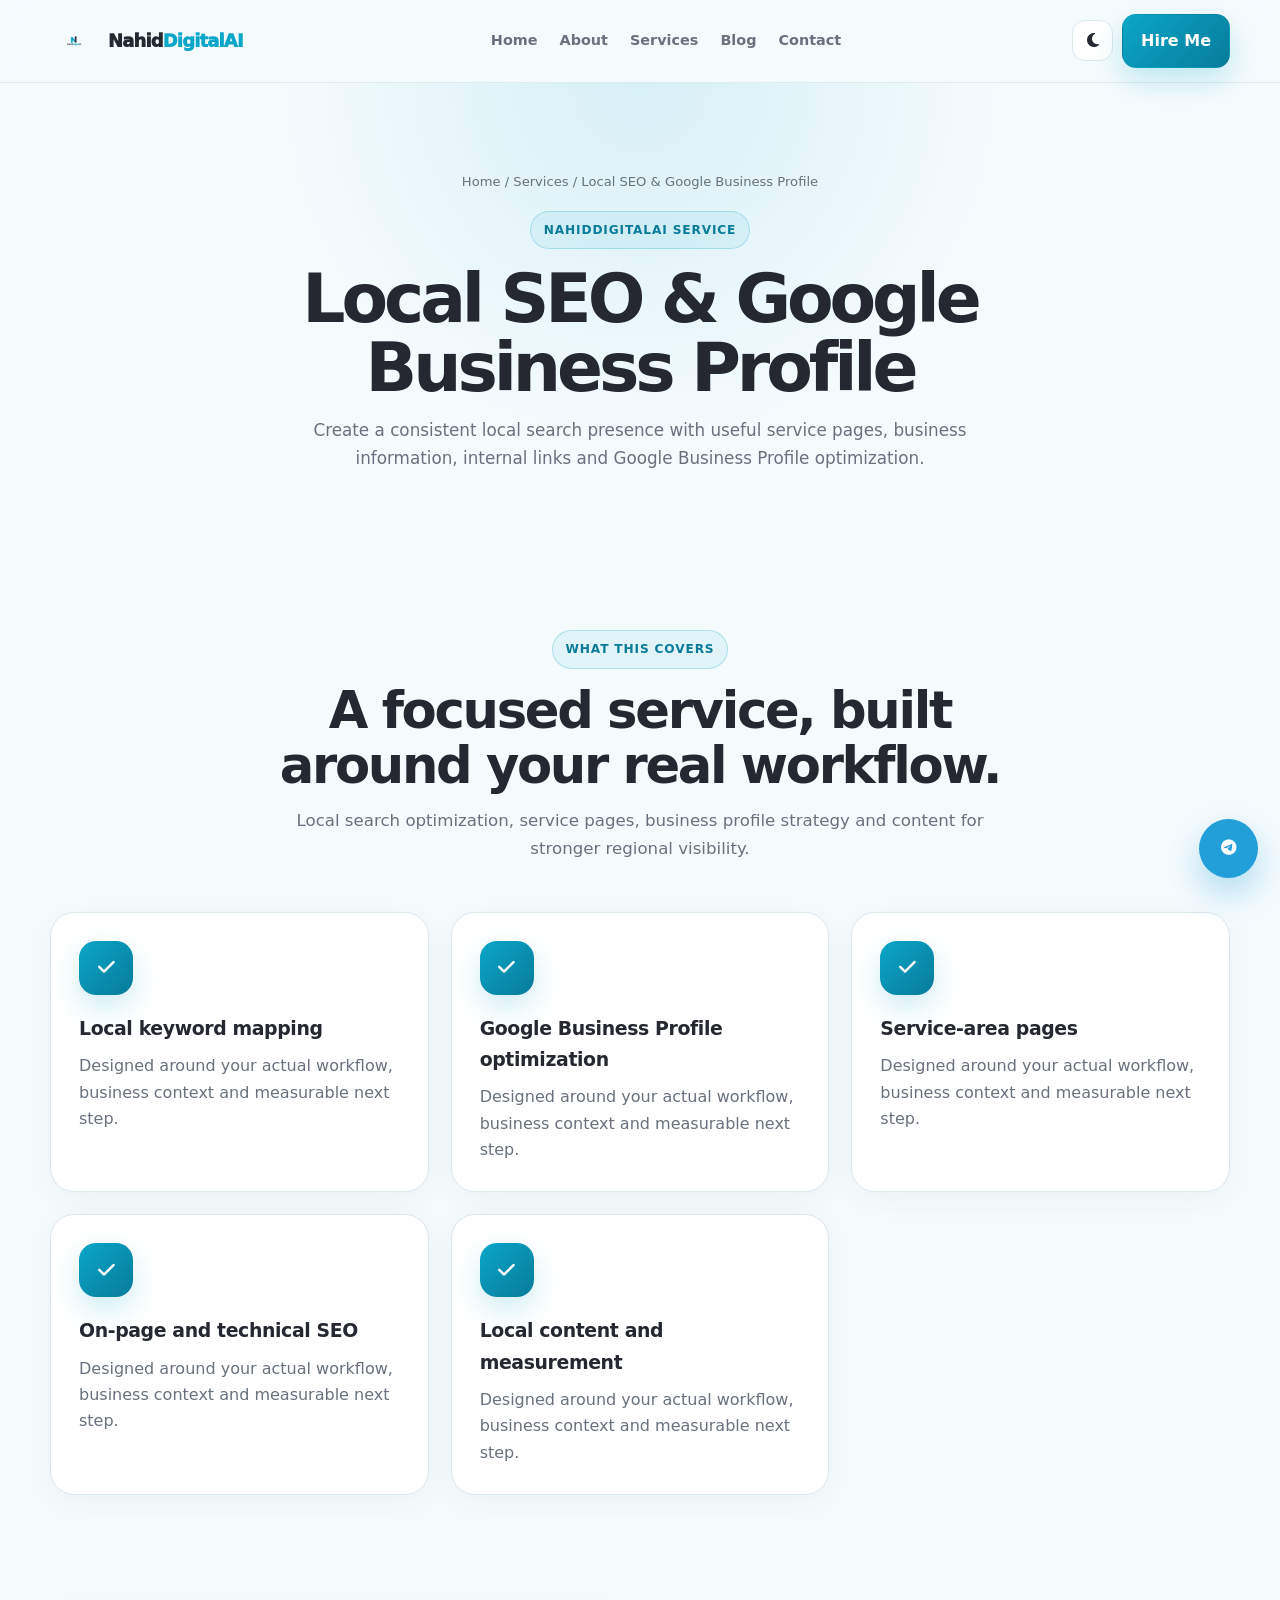
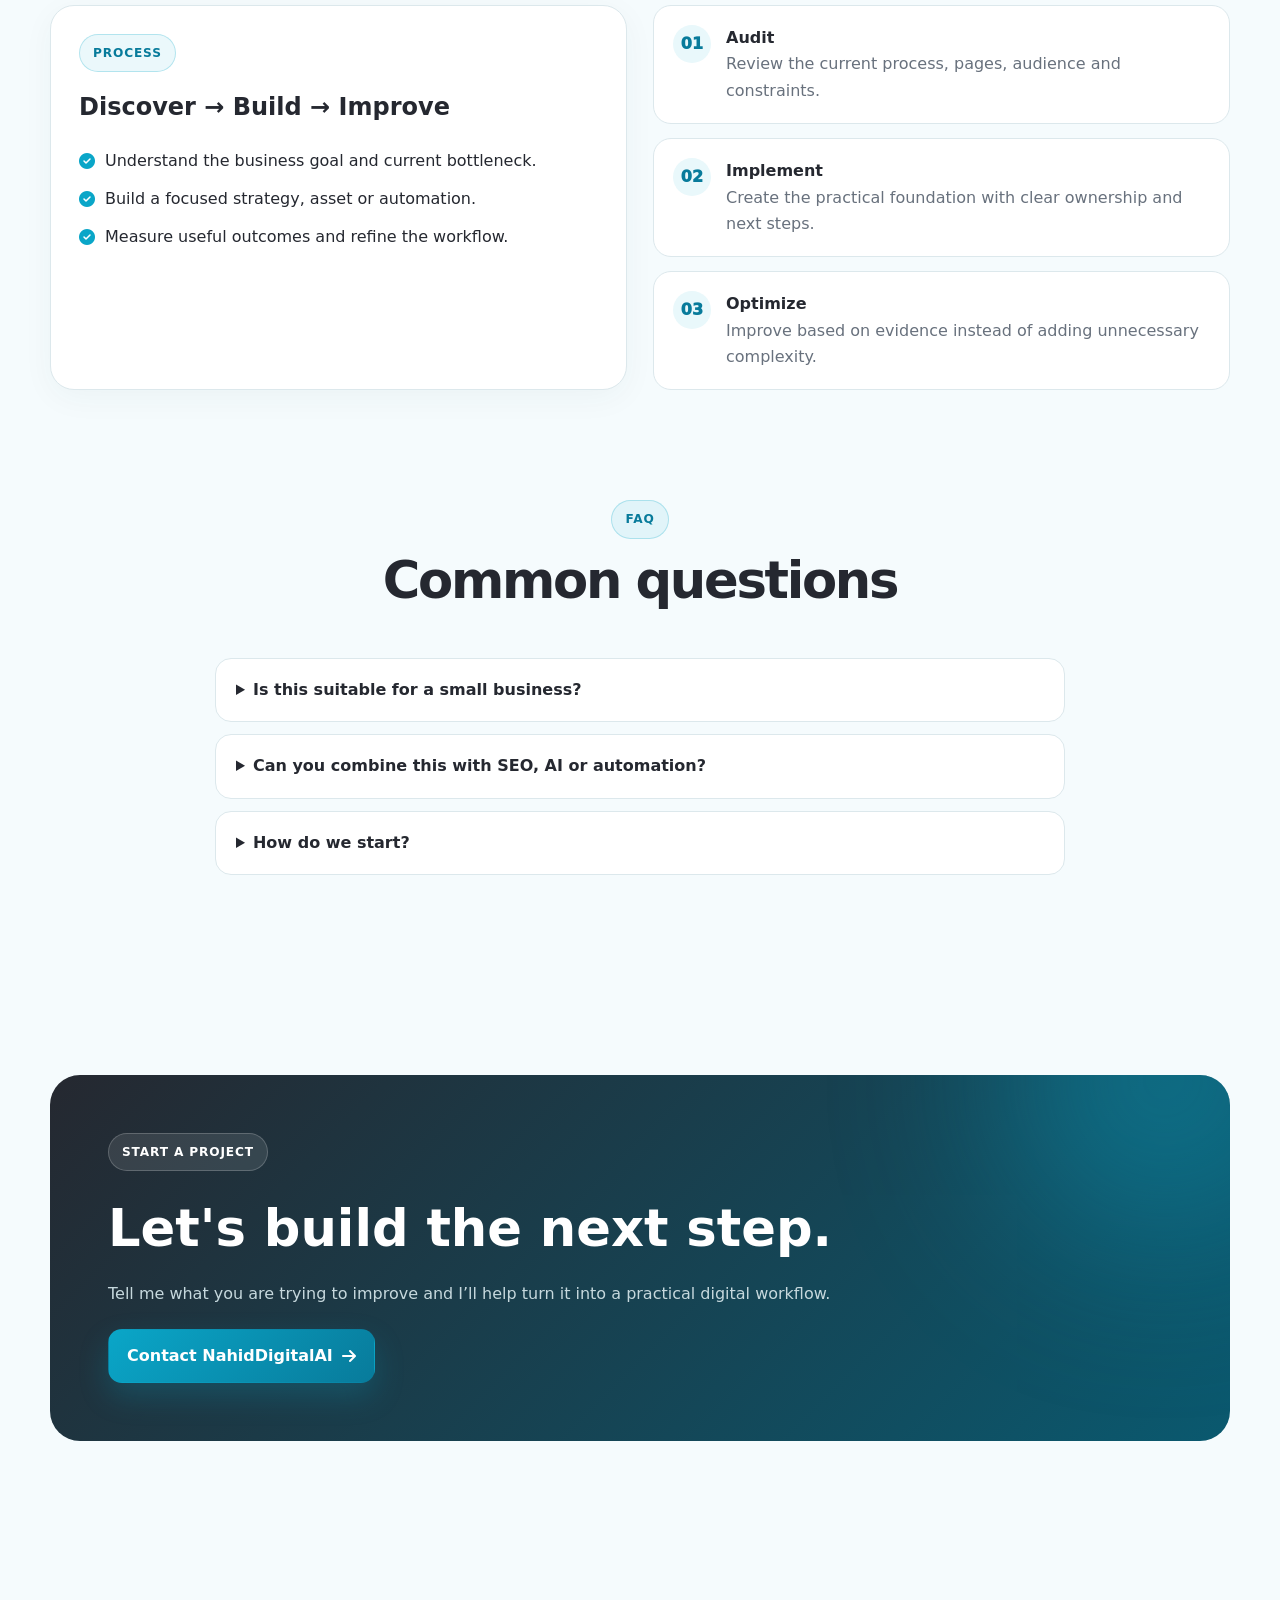
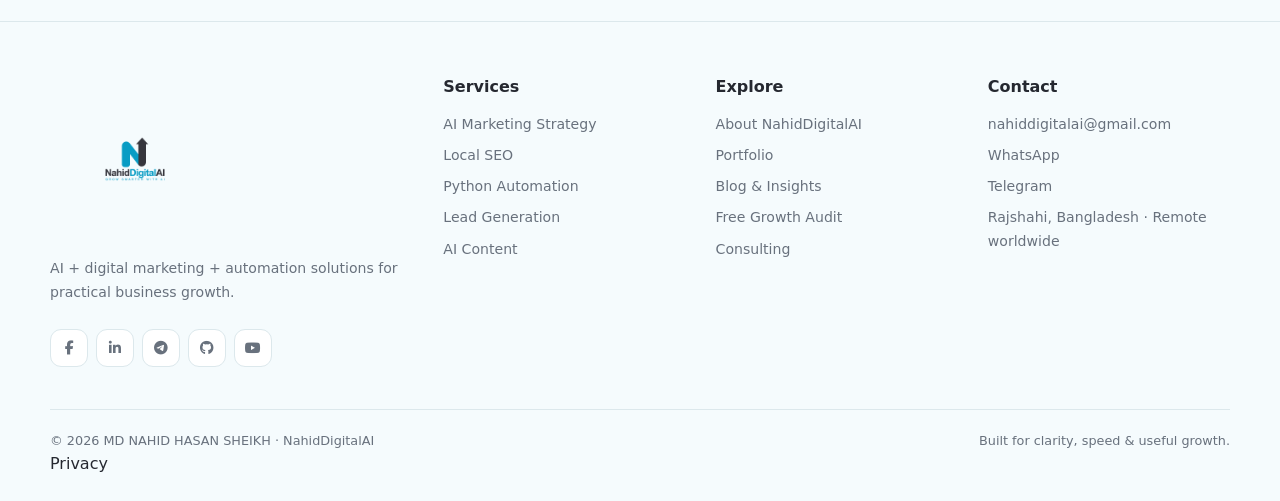
==== local-seo.html @ b3b64769 "Add files via upload" ====
<!doctype html>
<html lang="en" data-theme="light">
<head>
<meta charset="utf-8"><meta name="viewport" content="width=device-width,initial-scale=1">
<title>Local SEO &amp; Google Business Profile | NahidDigitalAI</title>
<meta name="description" content="Local search optimization, service pages, business profile strategy and content for stronger regional visibility.">
<meta name="author" content="MD NAHID HASAN SHEIKH">
<meta name="robots" content="index,follow,max-image-preview:large,max-snippet:-1">
<link rel="canonical" href="https://nahid-digital-ai.vercel.app/local-seo.html">
<meta property="og:type" content="website"><meta property="og:title" content="Local SEO &amp; Google Business Profile | NahidDigitalAI"><meta property="og:description" content="Local search optimization, service pages, business profile strategy and content for stronger regional visibility."><meta property="og:url" content="https://nahid-digital-ai.vercel.app/local-seo.html"><meta property="og:site_name" content="NahidDigitalAI">
<link rel="icon" href="assets/favicon.png"><link rel="manifest" href="site.webmanifest">
<link rel="stylesheet" href="assets/site.css">
<link rel="stylesheet" href="https://cdnjs.cloudflare.com/ajax/libs/font-awesome/6.6.0/css/all.min.css">
<script type="application/ld+json">{"@context": "https://schema.org", "@type": "Service", "name": "Local SEO & Google Business Profile", "provider": {"@type": "Person", "name": "MD Nahid Hasan Sheikh", "url": "https://nahid-digital-ai.vercel.app/"}, "areaServed": {"@type": "Country", "name": "Bangladesh"}, "description": "Local search optimization, service pages, business profile strategy and content for stronger regional visibility.", "url": "https://nahid-digital-ai.vercel.app/local-seo.html"}</script></head><header class="site-header"><div class="container nav"><a class="brand-lockup" href="index.html"><img class="brand-logo" src="assets/nahid-logo.png" alt="NahidDigitalAI logo"><span class="brand-word">Nahid<span>DigitalAI</span></span></a><nav class="nav-links" id="navLinks"><a class="" href="index.html">Home</a><a class="" href="ranking.html">About</a><a class="" href="index.html#services">Services</a><a class="" href="blog.html">Blog</a><a class="" href="index.html#contact">Contact</a></nav><div class="nav-actions"><button class="theme" id="themeToggle" aria-label="Toggle theme"><i class="fas fa-moon"></i></button><a class="btn btn-primary" href="index.html#contact">Hire Me</a><button class="menu-btn" id="menuBtn" aria-label="Menu"><i class="fas fa-bars"></i></button></div></div></header>
<main><section class="page-hero"><div class="container"><div class="breadcrumbs">Home / Services / Local SEO &amp; Google Business Profile</div><span class="eyebrow" style="margin-top:18px">NahidDigitalAI Service</span><h1>Local SEO &amp; Google Business Profile</h1><p>Create a consistent local search presence with useful service pages, business information, internal links and Google Business Profile optimization.</p></div></section>
<section class="section"><div class="container"><div class="section-head reveal"><span class="eyebrow">What this covers</span><h2>A focused service, built around your real workflow.</h2><p>Local search optimization, service pages, business profile strategy and content for stronger regional visibility.</p></div><div class="grid"><div class="card reveal"><div class="icon"><i class="fas fa-check"></i></div><h3>Local keyword mapping</h3><p>Designed around your actual workflow, business context and measurable next step.</p></div><div class="card reveal"><div class="icon"><i class="fas fa-check"></i></div><h3>Google Business Profile optimization</h3><p>Designed around your actual workflow, business context and measurable next step.</p></div><div class="card reveal"><div class="icon"><i class="fas fa-check"></i></div><h3>Service-area pages</h3><p>Designed around your actual workflow, business context and measurable next step.</p></div><div class="card reveal"><div class="icon"><i class="fas fa-check"></i></div><h3>On-page and technical SEO</h3><p>Designed around your actual workflow, business context and measurable next step.</p></div><div class="card reveal"><div class="icon"><i class="fas fa-check"></i></div><h3>Local content and measurement</h3><p>Designed around your actual workflow, business context and measurable next step.</p></div></div></div></section>
<section class="section" style="padding-top:10px"><div class="container split"><div class="card reveal"><span class="eyebrow">Process</span><h2 style="margin:16px 0">Discover → Build → Improve</h2><div class="checklist"><div class="check"><i class="fas fa-circle-check"></i><span>Understand the business goal and current bottleneck.</span></div><div class="check"><i class="fas fa-circle-check"></i><span>Build a focused strategy, asset or automation.</span></div><div class="check"><i class="fas fa-circle-check"></i><span>Measure useful outcomes and refine the workflow.</span></div></div></div><div class="process"><div class="step reveal"><span class="step-no">01</span><div><strong>Audit</strong><p class="muted">Review the current process, pages, audience and constraints.</p></div></div><div class="step reveal"><span class="step-no">02</span><div><strong>Implement</strong><p class="muted">Create the practical foundation with clear ownership and next steps.</p></div></div><div class="step reveal"><span class="step-no">03</span><div><strong>Optimize</strong><p class="muted">Improve based on evidence instead of adding unnecessary complexity.</p></div></div></div></div></section>
<section class="section" style="padding-top:10px"><div class="container"><div class="section-head reveal"><span class="eyebrow">FAQ</span><h2>Common questions</h2></div><div class="faq">
<details><summary>Is this suitable for a small business?</summary><p class="muted">Yes. The scope can start with one focused workflow or page and expand when the process proves useful.</p></details>
<details><summary>Can you combine this with SEO, AI or automation?</summary><p class="muted">Yes. The services are designed to connect when a business needs a broader growth workflow.</p></details>
<details><summary>How do we start?</summary><p class="muted">Send your goal, current website/profile and the main problem you want to solve. I can suggest a practical first step.</p></details>
</div></div></section><section class="section"><div class="container"><div class="cta reveal"><span class="eyebrow" style="background:rgba(255,255,255,.10);border-color:rgba(255,255,255,.2);color:#fff">Start a project</span><h2 style="font-size:clamp(2rem,4vw,3.2rem);margin-top:15px">Let's build the next step.</h2><p>Tell me what you are trying to improve and I’ll help turn it into a practical digital workflow.</p><a class="btn btn-primary" href="index.html#contact">Contact NahidDigitalAI <i class="fas fa-arrow-right"></i></a></div></div></section></main><footer class="site-footer"><div class="container"><div class="footer-grid">
<div><img class="footer-logo" src="assets/nahid-logo.png" alt="NahidDigitalAI"><p>AI + digital marketing + automation solutions for practical business growth.</p><div class="socials">
<a href="https://facebook.com/NahidDigitalAI" target="_blank" rel="noopener" aria-label="Facebook"><i class="fab fa-facebook-f"></i></a>
<a href="https://linkedin.com/in/NahidDigitalAI" target="_blank" rel="noopener" aria-label="LinkedIn"><i class="fab fa-linkedin-in"></i></a>
<a href="https://t.me/NahidDigitalAI" target="_blank" rel="noopener" aria-label="Telegram"><i class="fab fa-telegram-plane"></i></a>
<a href="https://github.com/NahidDigitalAI" target="_blank" rel="noopener" aria-label="GitHub"><i class="fab fa-github"></i></a>
<a href="https://youtube.com/@NahidDigitalAI" target="_blank" rel="noopener" aria-label="YouTube"><i class="fab fa-youtube"></i></a>
</div></div>
<div><h4>Services</h4><a href="ai-strategy.html">AI Marketing Strategy</a><a href="local-seo.html">Local SEO</a><a href="automation.html">Python Automation</a><a href="lead-generation.html">Lead Generation</a><a href="content-solutions.html">AI Content</a></div>
<div><h4>Explore</h4><a href="ranking.html">About NahidDigitalAI</a><a href="portfolio.html">Portfolio</a><a href="blog.html">Blog & Insights</a><a href="free-audit.html">Free Growth Audit</a><a href="consulting.html">Consulting</a></div>
<div><h4>Contact</h4><a href="mailto:nahiddigitalai@gmail.com">nahiddigitalai@gmail.com</a><a href="https://wa.me/8801757925193" target="_blank" rel="noopener">WhatsApp</a><a href="https://t.me/NahidDigitalAI" target="_blank" rel="noopener">Telegram</a><p>Rajshahi, Bangladesh · Remote worldwide</p></div>
</div><div class="footer-bottom"><span>© 2026 MD NAHID HASAN SHEIKH · NahidDigitalAI</span><span>Built for clarity, speed & useful growth.</span></div><a href="privacy.html">Privacy</a></div></footer>
<button class="to-top" id="toTop" aria-label="Back to top"><i class="fas fa-arrow-up"></i></button>
<button class="tg-fab" id="tgFab" aria-label="Message on Telegram"><i class="fab fa-telegram-plane"></i></button>
<div class="tg-panel" id="tgPanel"><div class="tg-head"><div><strong>NahidDigitalAI</strong><small>Telegram contact · usually replies quickly</small></div><button class="tg-close" id="tgClose" aria-label="Close"><i class="fas fa-times"></i></button></div><div class="tg-body"><div class="tg-welcome">Hi! Tell me what you want to improve—AI, SEO, ads, automation or content.</div><form id="tgQuickForm"><div class="field"><label>Name</label><input id="tgQuickName" required placeholder="Your name"></div><div class="field"><label>Email</label><input id="tgQuickEmail" type="email" placeholder="you@example.com"></div><div class="field"><label>Message</label><textarea id="tgQuickMessage" required placeholder="How can I help?"></textarea></div><button class="btn btn-primary" id="tgQuickSend" type="submit">Send on Telegram <i class="fab fa-telegram-plane"></i></button><div class="tg-status" id="tgQuickStatus"></div></form></div></div>
<script src="assets/blog-data.js"></script><script src="assets/site.js" defer></script></body></html>
---- assets/site.css ----
:root{
  --bg:#f5fbfd;--surface:#ffffff;--surface2:#e9f8fb;--text:#252830;--muted:#68717d;
  --line:#dce8ec;--brand:#0aa6c8;--brand2:#087b9b;--ink:#30323a;--accent:#18b6d8;
  --shadow:0 22px 70px rgba(18,61,75,.11);--radius:24px;--max:1180px;
}
[data-theme="dark"]{
  --bg:#071217;--surface:#0d1a20;--surface2:#10262e;--text:#f3f9fb;--muted:#a8bbc2;
  --line:#1c333c;--ink:#e6eef1;--shadow:0 25px 80px rgba(0,0,0,.38);
}
*{box-sizing:border-box;margin:0;padding:0}
html{scroll-behavior:smooth}
body{font-family:Inter,ui-sans-serif,system-ui,-apple-system,"Segoe UI",sans-serif;background:var(--bg);color:var(--text);line-height:1.65;overflow-x:hidden}
a{color:inherit;text-decoration:none}img{max-width:100%;display:block}
button,input,textarea,select{font:inherit}button{cursor:pointer}
::selection{background:var(--brand);color:#fff}
.container{width:min(var(--max),calc(100% - 40px));margin:auto}
.section{padding:100px 0}
.section-head{max-width:760px;margin:0 auto 50px;text-align:center}
.section-head h2{font-size:clamp(2rem,4vw,3.4rem);line-height:1.08;letter-spacing:-.045em;margin:14px 0}
.section-head p{color:var(--muted);font-size:1.04rem}
.eyebrow{display:inline-flex;align-items:center;gap:8px;padding:8px 13px;border:1px solid rgba(10,166,200,.25);background:rgba(10,166,200,.08);border-radius:999px;color:var(--brand2);font-size:.76rem;font-weight:900;letter-spacing:.07em;text-transform:uppercase}
[data-theme="dark"] .eyebrow{color:#56d5ef}
.muted{color:var(--muted)}
.grid{display:grid;grid-template-columns:repeat(3,1fr);gap:22px}
.card{position:relative;overflow:hidden;background:var(--surface);border:1px solid var(--line);border-radius:var(--radius);padding:28px;box-shadow:0 8px 32px rgba(22,63,76,.045);transition:.35s ease}
.card:before{content:"";position:absolute;inset:-40%;background:linear-gradient(110deg,transparent 42%,rgba(10,166,200,.10),transparent 58%);transform:translateX(-55%) rotate(8deg);transition:.7s}
.card:hover{transform:translateY(-7px);border-color:rgba(10,166,200,.34);box-shadow:var(--shadow)}
.card:hover:before{transform:translateX(55%) rotate(8deg)}
.card>*{position:relative;z-index:1}
.icon{width:54px;height:54px;display:grid;place-items:center;border-radius:17px;background:linear-gradient(135deg,var(--brand),var(--brand2));color:#fff;font-size:1.2rem;margin-bottom:18px;box-shadow:0 12px 28px rgba(10,166,200,.20)}
.card h3{font-size:1.18rem;margin-bottom:9px;letter-spacing:-.02em}.card p{color:var(--muted)}
.link{display:inline-flex;align-items:center;gap:8px;margin-top:18px;color:var(--brand2);font-weight:900}
[data-theme="dark"] .link{color:#55d6ef}

.site-header{position:sticky;top:0;z-index:1000;background:color-mix(in srgb,var(--bg) 82%,transparent);backdrop-filter:blur(18px);border-bottom:1px solid color-mix(in srgb,var(--line) 80%,transparent)}
.nav{height:82px;display:flex;align-items:center;gap:22px}
.brand-lockup{display:flex;align-items:center;gap:10px;min-width:210px}.brand-logo{width:48px;height:40px;object-fit:contain}.brand-word{font-weight:950;font-size:1.12rem;letter-spacing:-.045em}.brand-word span{color:var(--brand)}
.nav-links{display:flex;align-items:center;justify-content:center;gap:22px;flex:1}.nav-links a{font-size:.9rem;color:var(--muted);font-weight:800;transition:.2s}.nav-links a:hover,.nav-links a.active{color:var(--text)}
.nav-actions{display:flex;align-items:center;gap:9px}.theme{width:41px;height:41px;border:1px solid var(--line);background:var(--surface);color:var(--text);border-radius:13px}
.menu-btn{display:none;width:42px;height:42px;border:1px solid var(--line);background:var(--surface);color:var(--text);border-radius:13px}
.btn{display:inline-flex;align-items:center;justify-content:center;gap:9px;padding:13px 18px;border-radius:14px;border:1px solid transparent;font-weight:900;transition:.25s}
.btn-primary{background:linear-gradient(135deg,var(--brand),var(--brand2));color:#fff;box-shadow:0 13px 30px rgba(10,166,200,.23)}
.btn-primary:hover{transform:translateY(-2px);box-shadow:0 18px 38px rgba(10,166,200,.31)}
.btn-ghost{border-color:var(--line);background:var(--surface);color:var(--text)}.btn-ghost:hover{border-color:rgba(10,166,200,.35)}

.hero{padding:92px 0 78px;position:relative;isolation:isolate}.hero:before,.hero:after{content:"";position:absolute;border-radius:50%;filter:blur(80px);opacity:.18;z-index:-1}
.hero:before{width:420px;height:420px;background:#0aa6c8;left:-190px;top:-80px}.hero:after{width:360px;height:360px;background:#30323a;right:-160px;bottom:-110px}
.hero-grid{display:grid;grid-template-columns:1.08fr .92fr;gap:70px;align-items:center}
.hero h1{font-size:clamp(2.8rem,6.3vw,6rem);line-height:.98;letter-spacing:-.07em;margin:18px 0}
.gradient{background:linear-gradient(135deg,var(--brand),#39cde9);-webkit-background-clip:text;background-clip:text;color:transparent}
.hero-lead{font-size:1.13rem;color:var(--muted);max-width:700px}.hero-actions{display:flex;gap:12px;flex-wrap:wrap;margin:28px 0}
.trust-row{display:flex;gap:18px;flex-wrap:wrap;color:var(--muted);font-size:.86rem}.trust-row span{display:flex;gap:7px;align-items:center}.trust-row i{color:var(--brand)}
.hero-visual{position:relative}.profile-card{padding:14px;border:1px solid var(--line);background:var(--surface);border-radius:32px;box-shadow:var(--shadow);animation:heroFloat 6s ease-in-out infinite}
.profile-art{min-height:490px;border-radius:24px;background:radial-gradient(circle at 50% 30%,rgba(10,166,200,.18),transparent 40%),linear-gradient(145deg,var(--surface2),var(--surface));display:grid;place-items:center;overflow:hidden}
.profile-art img{width:82%;height:auto;object-fit:contain;filter:drop-shadow(0 22px 35px rgba(10,166,200,.16))}
.float-chip{position:absolute;padding:11px 14px;border-radius:15px;background:var(--surface);border:1px solid var(--line);box-shadow:var(--shadow);font-size:.79rem;font-weight:900}.chip-1{top:8%;left:-34px}.chip-2{right:-34px;bottom:16%}.chip-3{left:8%;bottom:-18px}
.typing{min-height:30px;font-weight:900;color:var(--brand2)}[data-theme="dark"] .typing{color:#55d6ef}.cursor{display:inline-block;width:2px;height:1em;background:currentColor;margin-left:3px;vertical-align:-2px;animation:blink .8s step-end infinite}

.stats{display:grid;grid-template-columns:repeat(4,1fr);gap:15px}.stat{padding:22px;text-align:center;border:1px solid var(--line);background:var(--surface);border-radius:18px}.stat strong{display:block;font-size:1.55rem}.stat span{display:block;color:var(--muted);font-size:.82rem;margin-top:4px}
.split{display:grid;grid-template-columns:1fr 1fr;gap:26px}.checklist{display:grid;gap:12px;margin-top:20px}.check{display:flex;gap:10px}.check i{color:var(--brand);margin-top:5px}.process{display:grid;gap:14px}.step{display:flex;gap:15px;padding:19px;border:1px solid var(--line);background:var(--surface);border-radius:18px}.step-no{min-width:38px;height:38px;border-radius:50%;display:grid;place-items:center;background:var(--surface2);color:var(--brand2);font-weight:950}
.cta{padding:58px;border-radius:30px;background:linear-gradient(135deg,#252830,#0a596f);color:#fff;position:relative;overflow:hidden}.cta:after{content:"";position:absolute;width:330px;height:330px;border-radius:50%;background:#0aa6c8;filter:blur(90px);right:-100px;top:-160px;opacity:.4}.cta>*{position:relative;z-index:1}.cta p{color:#c6d8dd;margin:10px 0 22px}
.page-hero{padding:88px 0 58px;text-align:center;background:radial-gradient(circle at 50% 0,rgba(10,166,200,.13),transparent 48%)}.page-hero h1{font-size:clamp(2.5rem,5.3vw,4.8rem);line-height:1.02;letter-spacing:-.06em;margin:15px auto;max-width:930px}.page-hero p{max-width:760px;margin:auto;color:var(--muted);font-size:1.05rem}.breadcrumbs{font-size:.82rem;color:var(--muted)}
.article{max-width:850px;margin:auto}.article h2{font-size:1.7rem;margin:34px 0 10px}.article p,.article li{color:var(--muted);font-size:1.04rem}.article ul{padding-left:22px;margin:15px 0}
.feature-image{width:100%;max-height:430px;object-fit:cover;border-radius:20px;border:1px solid var(--line);margin:22px 0}.blog-meta{display:flex;flex-wrap:wrap;gap:9px;color:var(--muted);font-size:.79rem;margin-bottom:13px}.blog-card h3{min-height:55px}
.blog-tools{display:flex;gap:12px;flex-wrap:wrap;margin:0 auto 30px;max-width:920px}.search-box{flex:1;min-width:230px}.search-box input,.select{width:100%;padding:13px 15px;border:1px solid var(--line);border-radius:13px;background:var(--surface);color:var(--text);outline:none}.search-box input:focus,.select:focus{border-color:var(--brand)}
.post-content p{margin:0 0 15px}.post-content h2{color:var(--text);margin:28px 0 10px}.post-content ul{margin-bottom:18px}

.contact-grid{display:grid;grid-template-columns:.82fr 1.18fr;gap:24px}.contact-card{padding:30px;border:1px solid var(--line);border-radius:22px;background:var(--surface)}.contact-list{display:grid;gap:15px;margin-top:20px}.contact-item{display:flex;gap:12px}.contact-item i{color:var(--brand);margin-top:5px}
.form-grid{display:grid;grid-template-columns:1fr 1fr;gap:14px}.field{display:grid;gap:7px;margin-bottom:14px}.field label{font-size:.8rem;font-weight:900}.field input,.field textarea,.field select{width:100%;padding:13px 14px;border:1px solid var(--line);background:var(--bg);color:var(--text);border-radius:12px;outline:none}.field textarea{min-height:150px;resize:vertical}.field input:focus,.field textarea:focus,.field select:focus{border-color:var(--brand);box-shadow:0 0 0 4px rgba(10,166,200,.09)}.form-status{margin-top:10px;font-size:.83rem;color:var(--muted)}

.faq{display:grid;gap:12px;max-width:850px;margin:auto}.faq details{background:var(--surface);border:1px solid var(--line);border-radius:16px;padding:18px 20px}.faq summary{font-weight:900;cursor:pointer}
.site-footer{margin-top:80px;padding:52px 0 24px;border-top:1px solid var(--line)}.footer-grid{display:grid;grid-template-columns:1.5fr 1fr 1fr 1fr;gap:30px}.footer-logo{width:170px;margin-bottom:13px}.footer-grid h4{margin-bottom:12px}.footer-grid a,.footer-grid p{display:block;color:var(--muted);font-size:.88rem;margin:8px 0}.socials{display:flex;gap:8px;margin-top:17px}.socials a{width:38px;height:38px;display:grid;place-items:center;border:1px solid var(--line);border-radius:11px;background:var(--surface);transition:.2s}.socials a:hover{border-color:var(--brand);color:var(--brand);transform:translateY(-2px)}.footer-bottom{display:flex;justify-content:space-between;gap:20px;margin-top:34px;padding-top:20px;border-top:1px solid var(--line);color:var(--muted);font-size:.8rem}

.tg-fab{position:fixed;right:22px;bottom:22px;width:59px;height:59px;border:0;border-radius:50%;background:#229ed9;color:#fff;z-index:1100;box-shadow:0 15px 35px rgba(34,158,217,.35);animation:tgPulse 2.6s infinite}.tg-fab:hover{transform:scale(1.05)}
.tg-panel{position:fixed;right:22px;bottom:94px;width:min(380px,calc(100vw - 30px));background:var(--surface);border:1px solid var(--line);border-radius:22px;box-shadow:var(--shadow);z-index:1099;overflow:hidden;display:none}.tg-panel.open{display:block;animation:pop .25s ease}.tg-head{padding:17px 18px;background:linear-gradient(135deg,#229ed9,#1377a3);color:#fff;display:flex;justify-content:space-between;align-items:center}.tg-head small{display:block;opacity:.82}.tg-close{border:0;background:transparent;color:#fff;font-size:1.1rem}.tg-body{padding:18px}.tg-welcome{padding:12px 14px;background:var(--surface2);border-radius:14px;margin-bottom:14px;font-size:.9rem}.tg-status{font-size:.82rem;margin-top:10px;color:var(--muted)}
.to-top{position:fixed;right:22px;bottom:94px;width:43px;height:43px;border:1px solid var(--line);background:var(--surface);color:var(--text);border-radius:12px;display:none;z-index:1050}.to-top.show{display:block}

.admin-wrap{max-width:1100px;margin:auto}.admin-top{display:flex;justify-content:space-between;gap:16px;align-items:center;margin-bottom:25px}.admin-card{background:var(--surface);border:1px solid var(--line);border-radius:20px;padding:24px}.admin-grid{display:grid;grid-template-columns:.9fr 1.1fr;gap:20px}.post-row{display:grid;grid-template-columns:1fr auto;gap:10px;align-items:center;padding:13px 0;border-bottom:1px solid var(--line)}.post-row:last-child{border-bottom:0}.post-row small{display:block;color:var(--muted)}.admin-actions{display:flex;gap:8px;flex-wrap:wrap}.danger{background:#fff1f2!important;color:#be123c!important;border-color:#fecdd3!important}.notice{padding:13px 15px;background:#fff9e8;border:1px solid #f5df9a;color:#7a5b08;border-radius:13px;font-size:.84rem;margin-bottom:18px}.preview-box{padding:18px;border:1px dashed var(--line);border-radius:15px;background:var(--bg);min-height:140px}.admin-lock{max-width:450px;margin:60px auto}

.reveal{opacity:0;transform:translateY(20px);transition:opacity .7s ease,transform .7s ease}.reveal.visible{opacity:1;transform:none}
@keyframes heroFloat{50%{transform:translateY(-9px) rotate(.7deg)}}@keyframes tgPulse{50%{box-shadow:0 0 0 13px rgba(34,158,217,.10),0 15px 35px rgba(34,158,217,.35)}}@keyframes pop{from{opacity:0;transform:translateY(12px) scale(.98)}to{opacity:1;transform:none}}@keyframes blink{50%{opacity:0}}
@media(max-width:980px){.nav-links{display:none;position:absolute;top:82px;left:0;right:0;padding:16px 20px;background:var(--surface);border-bottom:1px solid var(--line);flex-direction:column;align-items:flex-start}.nav-links.open{display:flex}.menu-btn{display:block}.nav-actions .btn{display:none}.hero-grid,.split,.contact-grid,.admin-grid{grid-template-columns:1fr}.grid{grid-template-columns:repeat(2,1fr)}.stats{grid-template-columns:repeat(2,1fr)}.footer-grid{grid-template-columns:1fr 1fr}}
@media(max-width:620px){.container{width:min(var(--max),calc(100% - 26px))}.section{padding:72px 0}.hero{padding:60px 0}.hero h1{font-size:3rem}.hero-actions .btn{width:100%}.grid,.stats,.form-grid,.footer-grid{grid-template-columns:1fr}.profile-art{min-height:360px}.float-chip{display:none}.page-hero{padding:62px 0 44px}.cta{padding:35px 24px}.footer-bottom{flex-direction:column}.tg-fab{right:14px;bottom:14px}.tg-panel{right:14px;bottom:82px}.brand-lockup{min-width:auto}.brand-logo{width:43px}}
@media(prefers-reduced-motion:reduce){*,*:before,*:after{scroll-behavior:auto!important;animation:none!important;transition:none!important}.reveal{opacity:1;transform:none}}
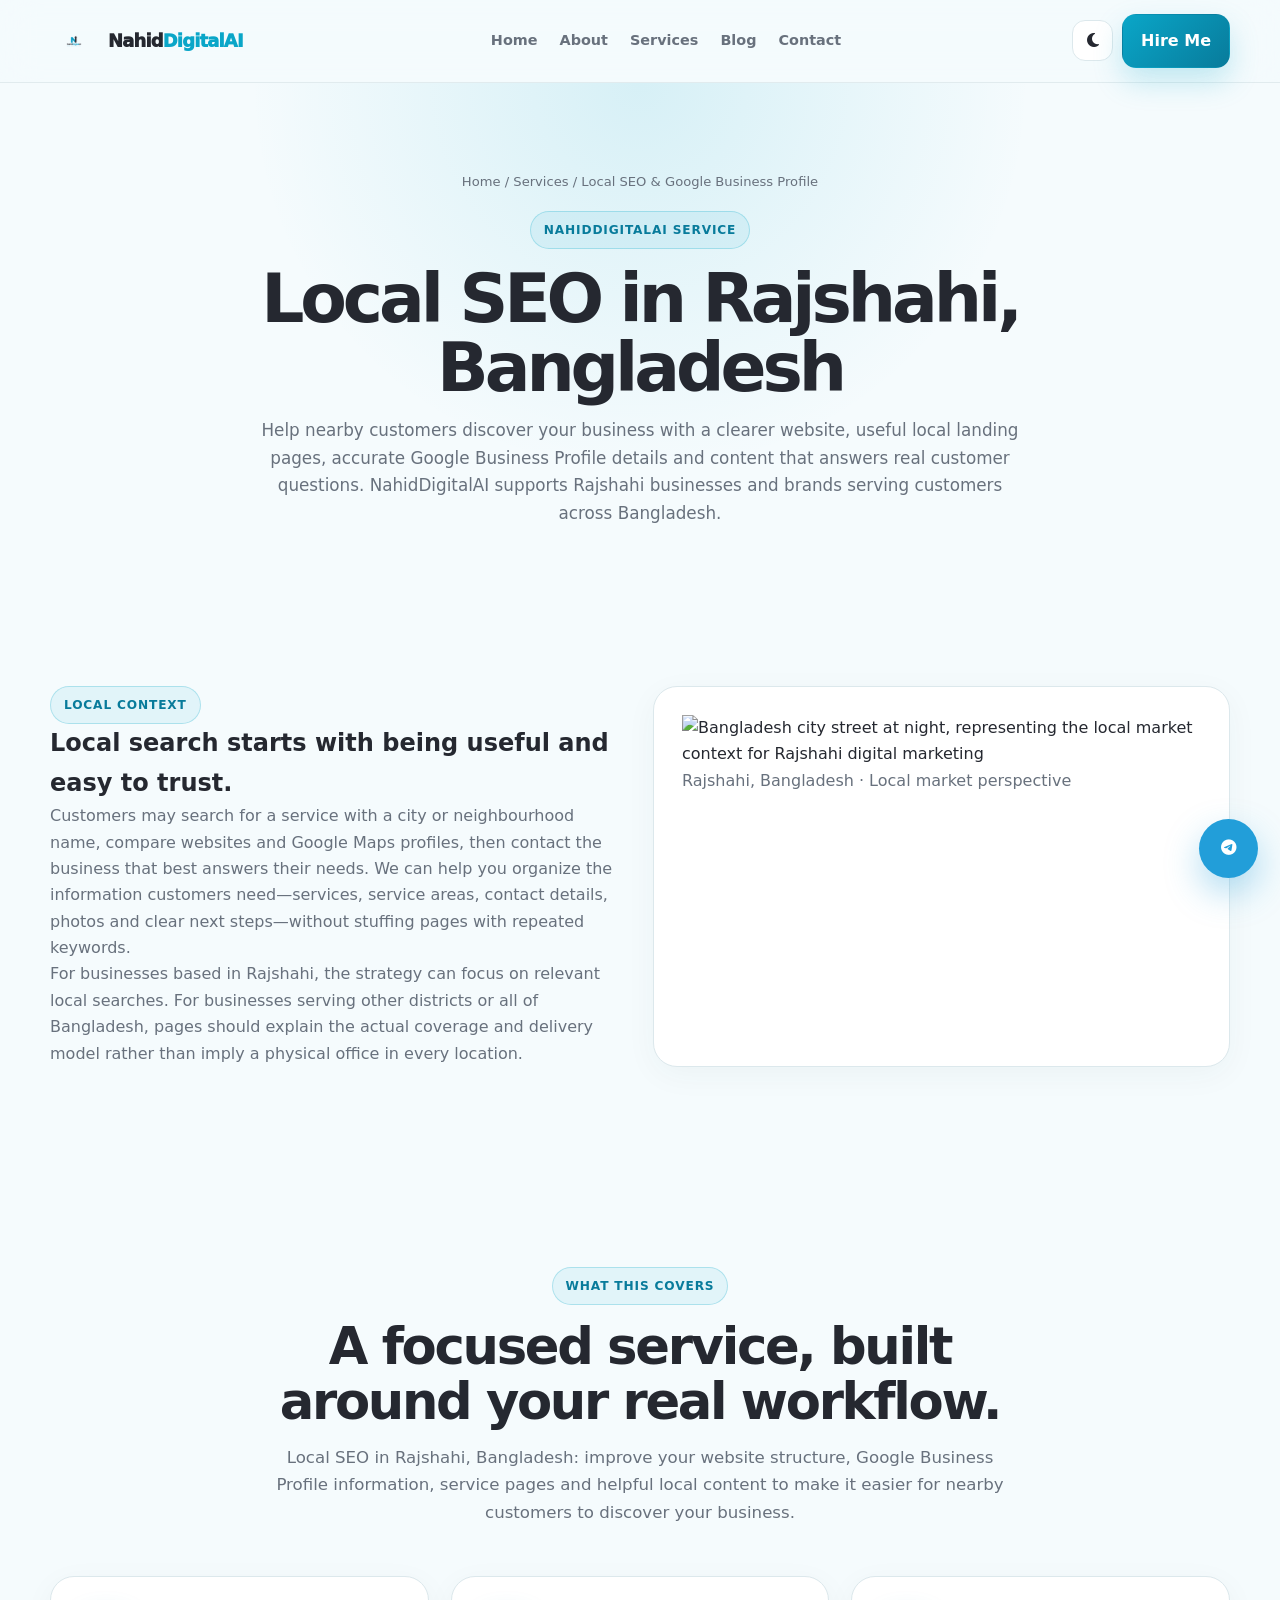
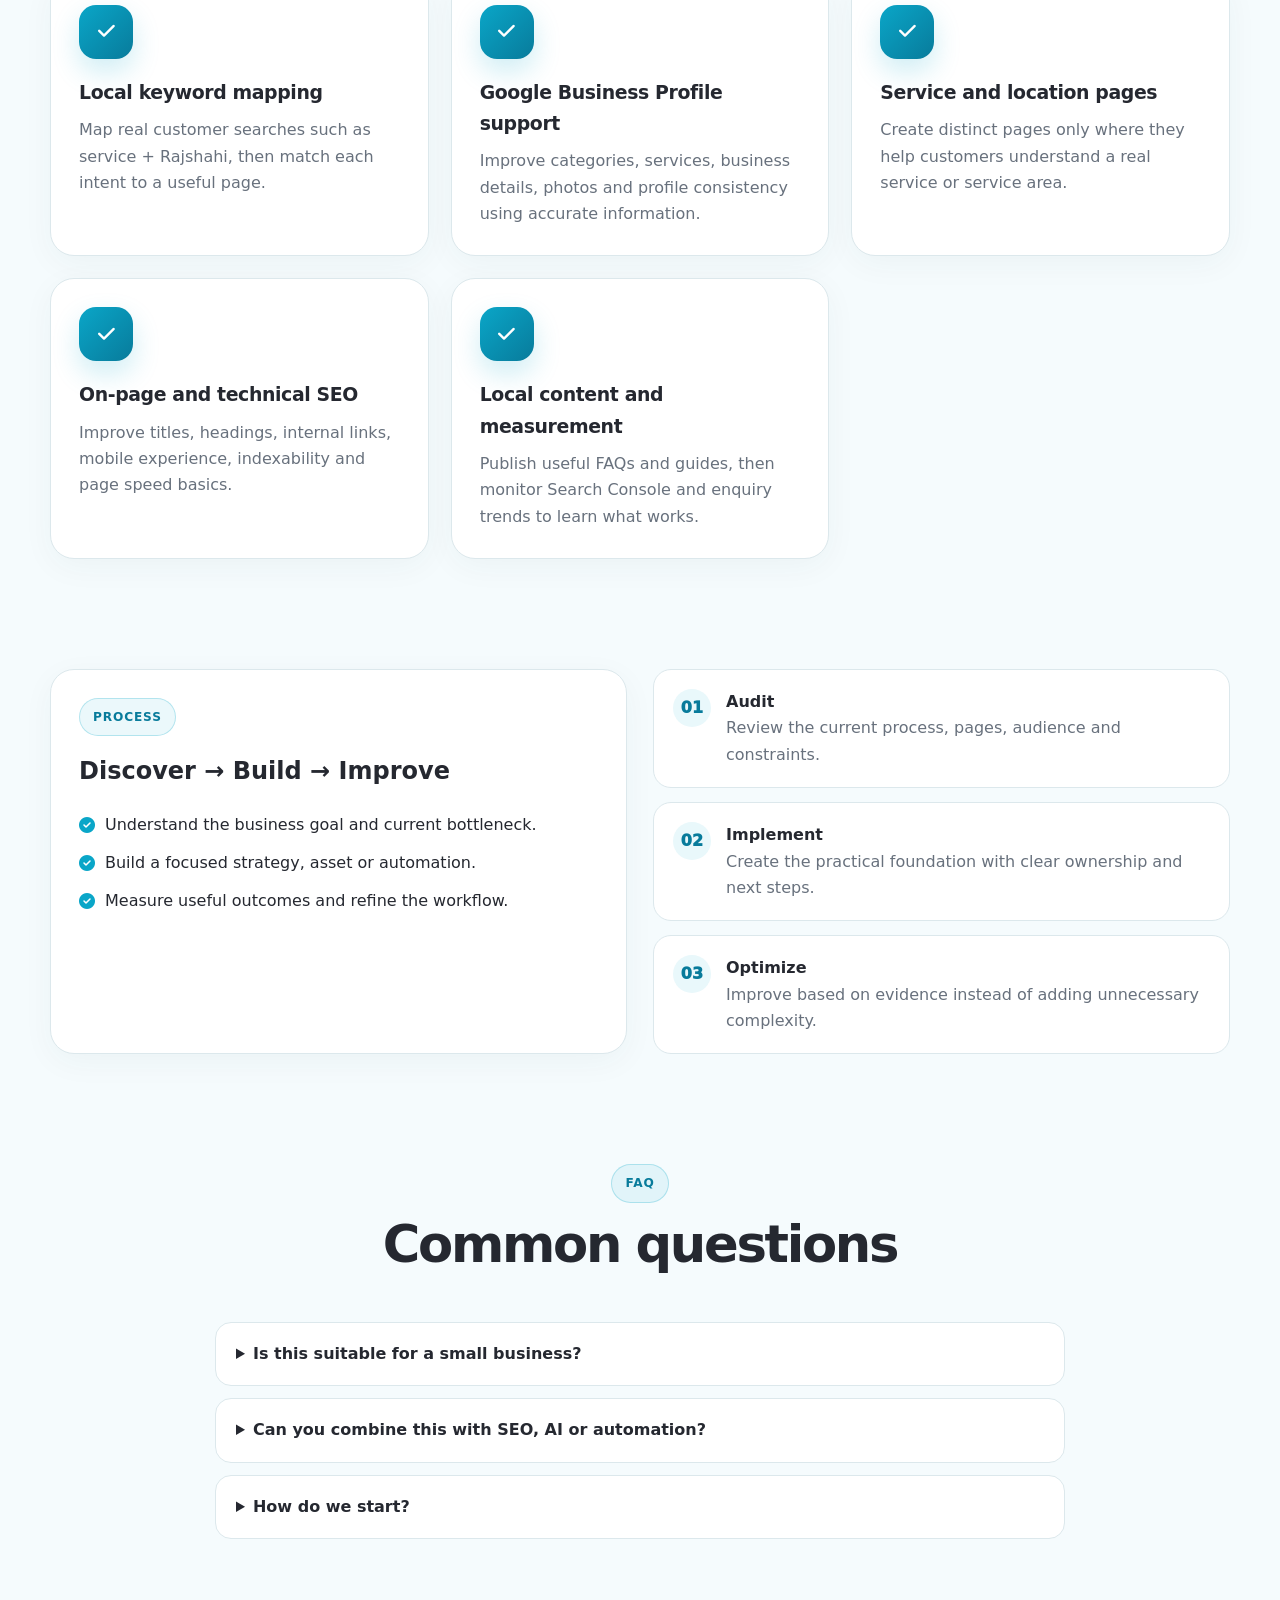
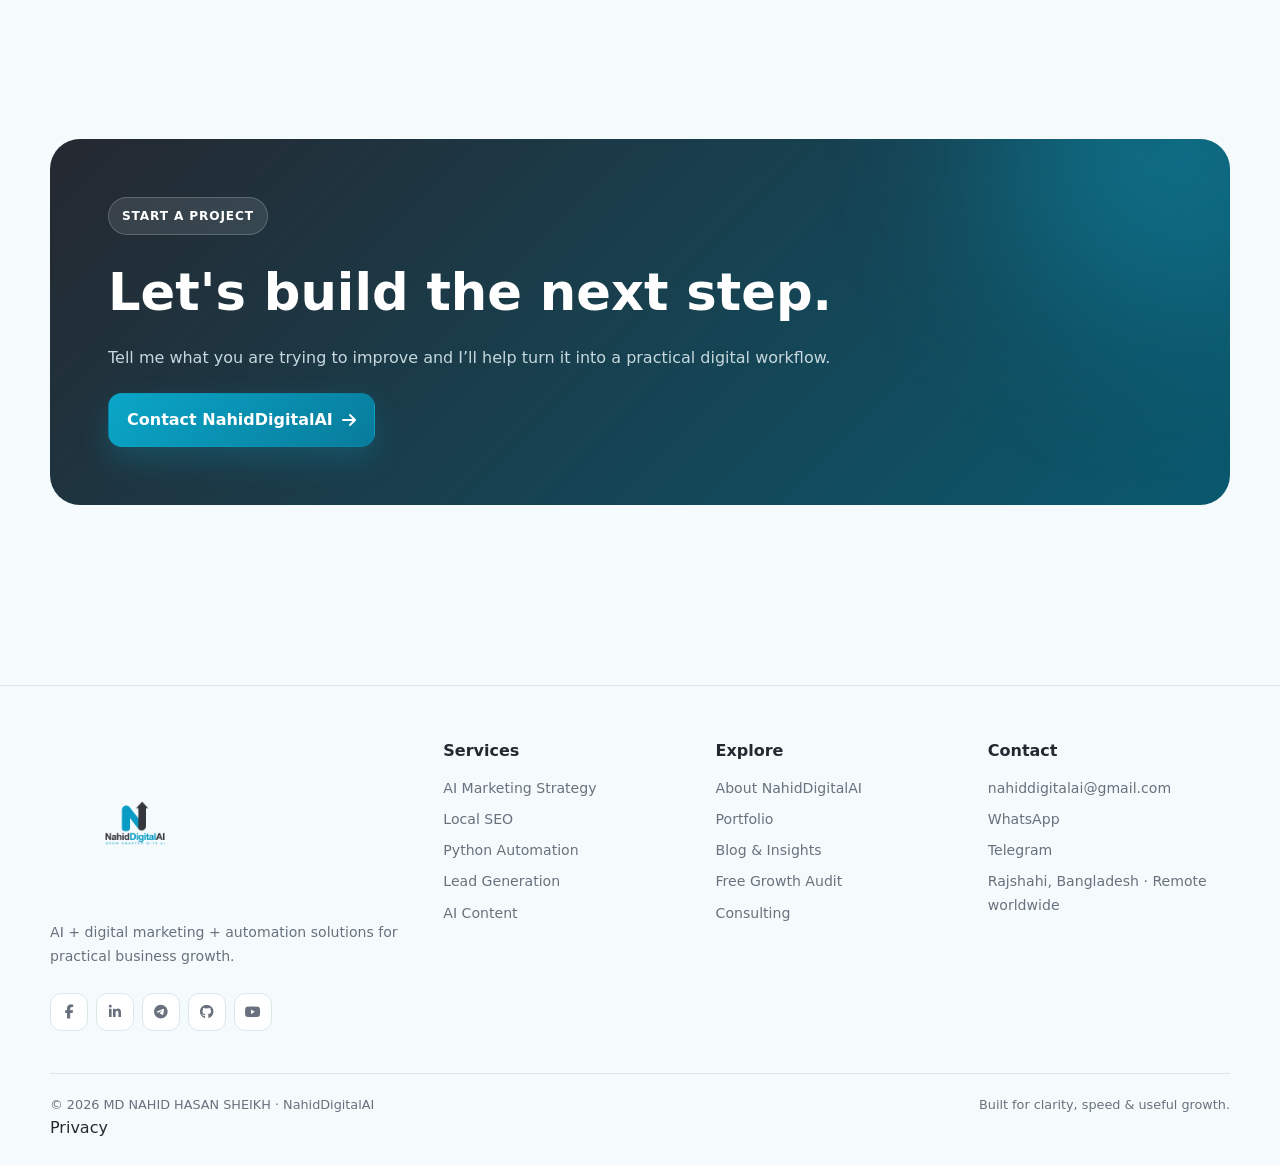
==== commit 7aed1ccd: "Add files via upload" ====
--- a/local-seo.html
+++ b/local-seo.html
@@ -2,18 +2,19 @@
 <html lang="en" data-theme="light">
 <head>
 <meta charset="utf-8"><meta name="viewport" content="width=device-width,initial-scale=1">
-<title>Local SEO &amp; Google Business Profile | NahidDigitalAI</title>
-<meta name="description" content="Local search optimization, service pages, business profile strategy and content for stronger regional visibility.">
+<title>Local SEO in Rajshahi, Bangladesh | Google Business Profile | NahidDigitalAI</title>
+<meta name="description" content="Local SEO in Rajshahi, Bangladesh: improve your website structure, Google Business Profile information, service pages and helpful local content to make it easier for nearby customers to discover your business.">
 <meta name="author" content="MD NAHID HASAN SHEIKH">
 <meta name="robots" content="index,follow,max-image-preview:large,max-snippet:-1">
 <link rel="canonical" href="https://nahid-digital-ai.vercel.app/local-seo.html">
-<meta property="og:type" content="website"><meta property="og:title" content="Local SEO &amp; Google Business Profile | NahidDigitalAI"><meta property="og:description" content="Local search optimization, service pages, business profile strategy and content for stronger regional visibility."><meta property="og:url" content="https://nahid-digital-ai.vercel.app/local-seo.html"><meta property="og:site_name" content="NahidDigitalAI">
+<meta property="og:type" content="website"><meta property="og:title" content="Local SEO &amp; Google Business Profile | NahidDigitalAI"><meta property="og:description" content="Local SEO in Rajshahi, Bangladesh: improve your website structure, Google Business Profile information, service pages and helpful local content to make it easier for nearby customers to discover your business."><meta property="og:url" content="https://nahid-digital-ai.vercel.app/local-seo.html"><meta property="og:site_name" content="NahidDigitalAI">
 <link rel="icon" href="assets/favicon.png"><link rel="manifest" href="site.webmanifest">
 <link rel="stylesheet" href="assets/site.css">
 <link rel="stylesheet" href="https://cdnjs.cloudflare.com/ajax/libs/font-awesome/6.6.0/css/all.min.css">
-<script type="application/ld+json">{"@context": "https://schema.org", "@type": "Service", "name": "Local SEO & Google Business Profile", "provider": {"@type": "Person", "name": "MD Nahid Hasan Sheikh", "url": "https://nahid-digital-ai.vercel.app/"}, "areaServed": {"@type": "Country", "name": "Bangladesh"}, "description": "Local search optimization, service pages, business profile strategy and content for stronger regional visibility.", "url": "https://nahid-digital-ai.vercel.app/local-seo.html"}</script></head><header class="site-header"><div class="container nav"><a class="brand-lockup" href="index.html"><img class="brand-logo" src="assets/nahid-logo.png" alt="NahidDigitalAI logo"><span class="brand-word">Nahid<span>DigitalAI</span></span></a><nav class="nav-links" id="navLinks"><a class="" href="index.html">Home</a><a class="" href="ranking.html">About</a><a class="" href="index.html#services">Services</a><a class="" href="blog.html">Blog</a><a class="" href="index.html#contact">Contact</a></nav><div class="nav-actions"><button class="theme" id="themeToggle" aria-label="Toggle theme"><i class="fas fa-moon"></i></button><a class="btn btn-primary" href="index.html#contact">Hire Me</a><button class="menu-btn" id="menuBtn" aria-label="Menu"><i class="fas fa-bars"></i></button></div></div></header>
-<main><section class="page-hero"><div class="container"><div class="breadcrumbs">Home / Services / Local SEO &amp; Google Business Profile</div><span class="eyebrow" style="margin-top:18px">NahidDigitalAI Service</span><h1>Local SEO &amp; Google Business Profile</h1><p>Create a consistent local search presence with useful service pages, business information, internal links and Google Business Profile optimization.</p></div></section>
-<section class="section"><div class="container"><div class="section-head reveal"><span class="eyebrow">What this covers</span><h2>A focused service, built around your real workflow.</h2><p>Local search optimization, service pages, business profile strategy and content for stronger regional visibility.</p></div><div class="grid"><div class="card reveal"><div class="icon"><i class="fas fa-check"></i></div><h3>Local keyword mapping</h3><p>Designed around your actual workflow, business context and measurable next step.</p></div><div class="card reveal"><div class="icon"><i class="fas fa-check"></i></div><h3>Google Business Profile optimization</h3><p>Designed around your actual workflow, business context and measurable next step.</p></div><div class="card reveal"><div class="icon"><i class="fas fa-check"></i></div><h3>Service-area pages</h3><p>Designed around your actual workflow, business context and measurable next step.</p></div><div class="card reveal"><div class="icon"><i class="fas fa-check"></i></div><h3>On-page and technical SEO</h3><p>Designed around your actual workflow, business context and measurable next step.</p></div><div class="card reveal"><div class="icon"><i class="fas fa-check"></i></div><h3>Local content and measurement</h3><p>Designed around your actual workflow, business context and measurable next step.</p></div></div></div></section>
+<script type="application/ld+json">{"@context": "https://schema.org", "@type": "Service", "name": "Local SEO & Google Business Profile", "provider": {"@type": "Person", "name": "MD Nahid Hasan Sheikh", "url": "https://nahid-digital-ai.vercel.app/"}, "areaServed": {"@type": "Country", "name": "Bangladesh"}, "description": "Local SEO in Rajshahi, Bangladesh: improve your website structure, Google Business Profile information, service pages and helpful local content to make it easier for nearby customers to discover your business.", "url": "https://nahid-digital-ai.vercel.app/local-seo.html"}</script></head><header class="site-header"><div class="container nav"><a class="brand-lockup" href="index.html"><img class="brand-logo" src="assets/nahid-logo.png" alt="NahidDigitalAI logo"><span class="brand-word">Nahid<span>DigitalAI</span></span></a><nav class="nav-links" id="navLinks"><a class="" href="index.html">Home</a><a class="" href="ranking.html">About</a><a class="" href="index.html#services">Services</a><a class="" href="blog.html">Blog</a><a class="" href="index.html#contact">Contact</a></nav><div class="nav-actions"><button class="theme" id="themeToggle" aria-label="Toggle theme"><i class="fas fa-moon"></i></button><a class="btn btn-primary" href="index.html#contact">Hire Me</a><button class="menu-btn" id="menuBtn" aria-label="Menu"><i class="fas fa-bars"></i></button></div></div></header>
+<main><section class="page-hero"><div class="container"><div class="breadcrumbs">Home / Services / Local SEO &amp; Google Business Profile</div><span class="eyebrow" style="margin-top:18px">NahidDigitalAI Service</span><h1>Local SEO in Rajshahi, Bangladesh</h1><p>Help nearby customers discover your business with a clearer website, useful local landing pages, accurate Google Business Profile details and content that answers real customer questions. NahidDigitalAI supports Rajshahi businesses and brands serving customers across Bangladesh.</p></div></section>
+<section class="section"><div class="container split"><div class="reveal"><span class="eyebrow">Local context</span><h2>Local search starts with being useful and easy to trust.</h2><p class="muted">Customers may search for a service with a city or neighbourhood name, compare websites and Google Maps profiles, then contact the business that best answers their needs. We can help you organize the information customers need—services, service areas, contact details, photos and clear next steps—without stuffing pages with repeated keywords.</p><p class="muted">For businesses based in Rajshahi, the strategy can focus on relevant local searches. For businesses serving other districts or all of Bangladesh, pages should explain the actual coverage and delivery model rather than imply a physical office in every location.</p></div><figure class="card local-photo reveal"><img src="assets/rajshahi-bangladesh-city-street.jpg" alt="Bangladesh city street at night, representing the local market context for Rajshahi digital marketing" loading="lazy"><figcaption class="muted">Rajshahi, Bangladesh · Local market perspective</figcaption></figure></div></section>
+<section class="section"><div class="container"><div class="section-head reveal"><span class="eyebrow">What this covers</span><h2>A focused service, built around your real workflow.</h2><p>Local SEO in Rajshahi, Bangladesh: improve your website structure, Google Business Profile information, service pages and helpful local content to make it easier for nearby customers to discover your business.</p></div><div class="grid"><div class="card reveal"><div class="icon"><i class="fas fa-check"></i></div><h3>Local keyword mapping</h3><p>Map real customer searches such as service + Rajshahi, then match each intent to a useful page.</p></div><div class="card reveal"><div class="icon"><i class="fas fa-check"></i></div><h3>Google Business Profile support</h3><p>Improve categories, services, business details, photos and profile consistency using accurate information.</p></div><div class="card reveal"><div class="icon"><i class="fas fa-check"></i></div><h3>Service and location pages</h3><p>Create distinct pages only where they help customers understand a real service or service area.</p></div><div class="card reveal"><div class="icon"><i class="fas fa-check"></i></div><h3>On-page and technical SEO</h3><p>Improve titles, headings, internal links, mobile experience, indexability and page speed basics.</p></div><div class="card reveal"><div class="icon"><i class="fas fa-check"></i></div><h3>Local content and measurement</h3><p>Publish useful FAQs and guides, then monitor Search Console and enquiry trends to learn what works.</p></div></div></div></section>
 <section class="section" style="padding-top:10px"><div class="container split"><div class="card reveal"><span class="eyebrow">Process</span><h2 style="margin:16px 0">Discover → Build → Improve</h2><div class="checklist"><div class="check"><i class="fas fa-circle-check"></i><span>Understand the business goal and current bottleneck.</span></div><div class="check"><i class="fas fa-circle-check"></i><span>Build a focused strategy, asset or automation.</span></div><div class="check"><i class="fas fa-circle-check"></i><span>Measure useful outcomes and refine the workflow.</span></div></div></div><div class="process"><div class="step reveal"><span class="step-no">01</span><div><strong>Audit</strong><p class="muted">Review the current process, pages, audience and constraints.</p></div></div><div class="step reveal"><span class="step-no">02</span><div><strong>Implement</strong><p class="muted">Create the practical foundation with clear ownership and next steps.</p></div></div><div class="step reveal"><span class="step-no">03</span><div><strong>Optimize</strong><p class="muted">Improve based on evidence instead of adding unnecessary complexity.</p></div></div></div></div></section>
 <section class="section" style="padding-top:10px"><div class="container"><div class="section-head reveal"><span class="eyebrow">FAQ</span><h2>Common questions</h2></div><div class="faq">
 <details><summary>Is this suitable for a small business?</summary><p class="muted">Yes. The scope can start with one focused workflow or page and expand when the process proves useful.</p></details>
